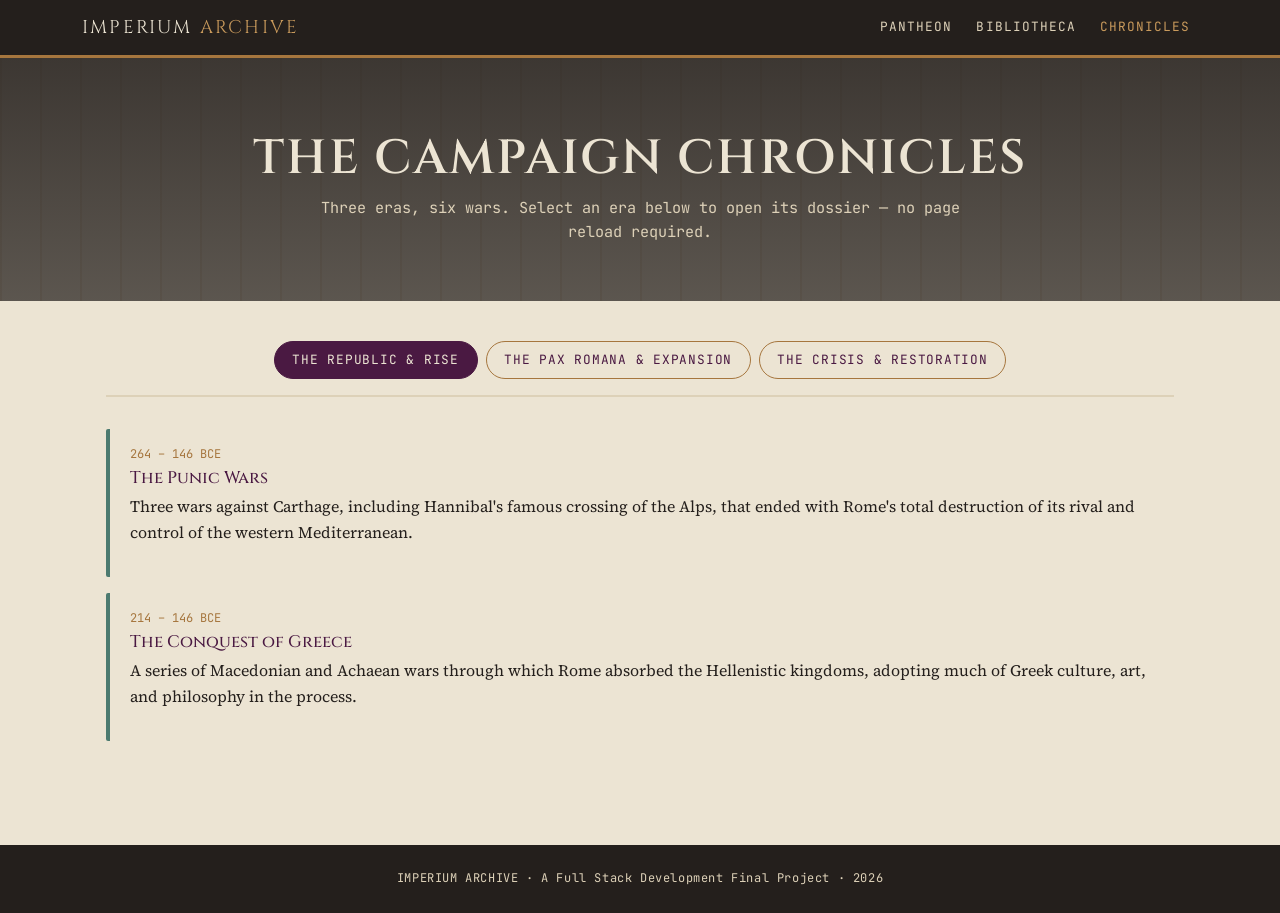
==== chronicles.html @ 22ecadfe "Initial project structure: pages, data, and core JS classes" ====
<!DOCTYPE html>
<html lang="en">
<head>
  <meta charset="UTF-8">
  <meta name="viewport" content="width=device-width, initial-scale=1.0">
  <title>Imperium Archive — The Campaign Chronicles</title>
  <meta name="description" content="An interactive war room detailing Rome's most consequential conflicts.">

  <link rel="preconnect" href="https://fonts.googleapis.com">
  <link href="https://fonts.googleapis.com/css2?family=Cinzel:wght@500;600&family=Source+Serif+4:opsz,wght@8..60,400;8..60,600&family=JetBrains+Mono:wght@400;600&display=swap" rel="stylesheet">

  <link href="https://cdn.jsdelivr.net/npm/bootstrap@5.3.3/dist/css/bootstrap.min.css" rel="stylesheet">
  <link rel="stylesheet" href="css/style.css">
</head>
<body>

  <div id="navbar-mount"></div>

  <header class="hero">
    <h1>The Campaign Chronicles</h1>
    <p>Three eras, six wars. Select an era below to open its dossier — no page reload required.</p>
  </header>

  <!--
    CUSTOM UI REQUIREMENT: Tabbed navigation implemented in JavaScript
    (TabController class, js/chronicles.js). Buttons below are generated
    dynamically from data.js and toggle .tab-panel visibility on click.
  -->
  <main class="section">
    <div class="tab-nav" id="tab-nav" role="tablist" aria-label="Roman War Eras"></div>
    <div id="tab-panels"></div>
  </main>

  <footer>
    IMPERIUM ARCHIVE &middot; A Full Stack Development Final Project &middot; 2026
  </footer>

  <script src="https://cdn.jsdelivr.net/npm/bootstrap@5.3.3/dist/js/bootstrap.bundle.min.js"></script>
  <script type="module" src="js/chronicles.js"></script>
</body>
</html>
---- css/style.css ----
/* ============================================================
   IMPERIUM ARCHIVE — design tokens
   Palette: limestone / carved ink / Tyrian purple / bronze / verdigris
   Display: Cinzel (inscription capitals)  |  Body: Source Serif 4
   Data/dates: JetBrains Mono (reads like carved numerals)
   ============================================================ */

:root {
  --stone: #ece4d3;
  --stone-dark: #ddd1b8;
  --ink: #241f1c;
  --ink-soft: #4a423b;
  --tyrian: #4a1942;
  --tyrian-light: #6e2b63;
  --bronze: #a6763e;
  --bronze-light: #c99a5c;
  --verdigris: #4c7a6f;
  --error: #8c3b2e;

  --font-display: 'Cinzel', serif;
  --font-body: 'Source Serif 4', Georgia, serif;
  --font-mono: 'JetBrains Mono', monospace;

  --radius: 2px;
  --shadow-carved: inset 0 1px 0 rgba(255,255,255,0.4), 0 2px 6px rgba(36,31,28,0.15);
}

* { box-sizing: border-box; }

body {
  margin: 0;
  background: var(--stone);
  color: var(--ink);
  font-family: var(--font-body);
  line-height: 1.6;
}

h1, h2, h3, .display {
  font-family: var(--font-display);
  letter-spacing: 0.04em;
  text-transform: uppercase;
  color: var(--tyrian);
  font-weight: 600;
}

a { color: var(--bronze); text-decoration: none; }
a:hover, a:focus-visible { color: var(--tyrian); text-decoration: underline; }
a:focus-visible, button:focus-visible, input:focus-visible, select:focus-visible {
  outline: 2px solid var(--verdigris);
  outline-offset: 2px;
}

.mono { font-family: var(--font-mono); letter-spacing: 0.02em; }

/* ---------- Navbar ---------- */
.navbar-imperium {
  background: var(--ink);
  border-bottom: 3px solid var(--bronze);
}
.navbar-imperium .navbar-brand {
  font-family: var(--font-display);
  color: var(--stone) !important;
  letter-spacing: 0.12em;
  font-size: 1.15rem;
}
.navbar-imperium .navbar-brand span { color: var(--bronze-light); }
.navbar-imperium .nav-link {
  font-family: var(--font-mono);
  font-size: 0.8rem;
  letter-spacing: 0.08em;
  text-transform: uppercase;
  color: var(--stone-dark) !important;
  margin-left: 0.5rem;
}
.navbar-imperium .nav-link.active { color: var(--bronze-light) !important; }

/* ---------- Hero ---------- */
.hero {
  background:
    linear-gradient(180deg, rgba(36,31,28,0.88), rgba(36,31,28,0.72)),
    repeating-linear-gradient(90deg, rgba(166,118,62,0.15) 0 2px, transparent 2px 40px);
  color: var(--stone);
  padding: 4.5rem 1.5rem 3.5rem;
  text-align: center;
}
.hero h1 { color: var(--stone); font-size: clamp(2rem, 5vw, 3rem); margin-bottom: 0.5rem; }
.hero p { color: var(--stone-dark); font-family: var(--font-mono); font-size: 0.95rem; max-width: 40rem; margin: 0 auto; }

/* ---------- The Via (chronological rail on index) ---------- */
.via-container { position: relative; padding: 3rem 1rem; max-width: 1100px; margin: 0 auto; }

/* ---------- Emperor stelae cards ---------- */
.stele {
  background: var(--stone);
  border: 1px solid var(--stone-dark);
  border-top: 4px solid var(--bronze);
  box-shadow: var(--shadow-carved);
  border-radius: var(--radius);
  padding: 1.5rem;
  height: 100%;
  display: flex;
  flex-direction: column;
  transition: transform 0.15s ease, box-shadow 0.15s ease;
}
.stele:hover { transform: translateY(-3px); box-shadow: 0 8px 18px rgba(36,31,28,0.2); }
.stele .numeral {
  font-family: var(--font-mono);
  color: var(--bronze);
  font-size: 0.85rem;
  letter-spacing: 0.1em;
}
.stele h3 { font-size: 1.15rem; margin: 0.35rem 0 0.15rem; }
.stele .dynasty {
  display: inline-block;
  font-family: var(--font-mono);
  font-size: 0.7rem;
  letter-spacing: 0.06em;
  text-transform: uppercase;
  color: var(--verdigris);
  border: 1px solid var(--verdigris);
  padding: 0.1rem 0.5rem;
  border-radius: 999px;
  margin-bottom: 0.6rem;
  width: fit-content;
}
.stele .reign { font-family: var(--font-mono); font-size: 0.8rem; color: var(--ink-soft); margin-bottom: 0.6rem; }
.stele p.summary { font-size: 0.92rem; color: var(--ink-soft); margin: 0; }

/* ---------- Section wrapper ---------- */
.section { padding: 2.5rem 1rem; max-width: 1100px; margin: 0 auto; }
.section-title { text-align: center; margin-bottom: 2rem; }
.section-title .kicker {
  display: block;
  font-family: var(--font-mono);
  color: var(--bronze);
  font-size: 0.8rem;
  letter-spacing: 0.15em;
  margin-bottom: 0.4rem;
}

/* ---------- Search page ---------- */
.search-bar { max-width: 640px; margin: 0 auto 2rem; }
.search-bar .form-control, .search-bar .form-select {
  border-radius: var(--radius);
  border: 1px solid var(--stone-dark);
  font-family: var(--font-body);
}
.search-bar .btn-imperium {
  background: var(--tyrian);
  border: 1px solid var(--tyrian);
  color: var(--stone);
  font-family: var(--font-mono);
  letter-spacing: 0.06em;
  text-transform: uppercase;
  font-size: 0.85rem;
}
.search-bar .btn-imperium:hover { background: var(--tyrian-light); }

.book-card {
  background: var(--stone);
  border: 1px solid var(--stone-dark);
  border-radius: var(--radius);
  overflow: hidden;
  height: 100%;
  display: flex;
  flex-direction: column;
}
.book-card img { width: 100%; height: 200px; object-fit: cover; background: var(--stone-dark); }
.book-card .body { padding: 1rem; flex: 1; display: flex; flex-direction: column; }
.book-card h3 { font-size: 1rem; margin: 0 0 0.25rem; }
.book-card .authors { font-family: var(--font-mono); font-size: 0.75rem; color: var(--ink-soft); margin-bottom: 0.5rem; }
.book-card .desc { font-size: 0.85rem; color: var(--ink-soft); flex: 1; }
.book-card .badge-format {
  align-self: flex-start;
  font-family: var(--font-mono);
  font-size: 0.65rem;
  text-transform: uppercase;
  letter-spacing: 0.05em;
  background: var(--verdigris);
  color: var(--stone);
  padding: 0.15rem 0.5rem;
  border-radius: 999px;
  margin-top: 0.5rem;
}

.state-message {
  text-align: center;
  padding: 3rem 1rem;
  color: var(--ink-soft);
  font-family: var(--font-mono);
  font-size: 0.9rem;
}
.state-message.error { color: var(--error); }
.spinner-imperium {
  width: 32px; height: 32px;
  border: 3px solid var(--stone-dark);
  border-top-color: var(--bronze);
  border-radius: 50%;
  margin: 0 auto 0.75rem;
  animation: spin 0.8s linear infinite;
}
@keyframes spin { to { transform: rotate(360deg); } }

/* ---------- Chronicles tabs (custom UI requirement) ---------- */
.tab-nav {
  display: flex;
  flex-wrap: wrap;
  gap: 0.5rem;
  justify-content: center;
  margin-bottom: 2rem;
  border-bottom: 2px solid var(--stone-dark);
  padding-bottom: 1rem;
}
.tab-btn {
  font-family: var(--font-mono);
  font-size: 0.8rem;
  letter-spacing: 0.06em;
  text-transform: uppercase;
  background: transparent;
  border: 1px solid var(--bronze);
  color: var(--tyrian);
  padding: 0.5rem 1.1rem;
  border-radius: 999px;
  cursor: pointer;
  transition: background 0.15s ease, color 0.15s ease;
}
.tab-btn:hover { background: var(--stone-dark); }
.tab-btn[aria-selected="true"] {
  background: var(--tyrian);
  border-color: var(--tyrian);
  color: var(--stone);
}
.tab-panel { display: none; animation: fadein 0.2s ease; }
.tab-panel.active { display: block; }
@keyframes fadein { from { opacity: 0; } to { opacity: 1; } }

.conflict-card {
  background: var(--stone);
  border-left: 4px solid var(--verdigris);
  padding: 1rem 1.25rem;
  margin-bottom: 1rem;
  border-radius: var(--radius);
}
.conflict-card .date { font-family: var(--font-mono); font-size: 0.75rem; color: var(--bronze); }
.conflict-card h4 { margin: 0.2rem 0 0.4rem; font-family: var(--font-display); font-size: 1.05rem; color: var(--tyrian); }

/* ---------- Footer ---------- */
footer {
  background: var(--ink);
  color: var(--stone-dark);
  text-align: center;
  padding: 1.5rem;
  font-family: var(--font-mono);
  font-size: 0.75rem;
  letter-spacing: 0.05em;
  margin-top: 3rem;
}

@media (max-width: 576px) {
  .hero { padding: 3rem 1rem 2.5rem; }
  .section { padding: 2rem 0.75rem; }
}
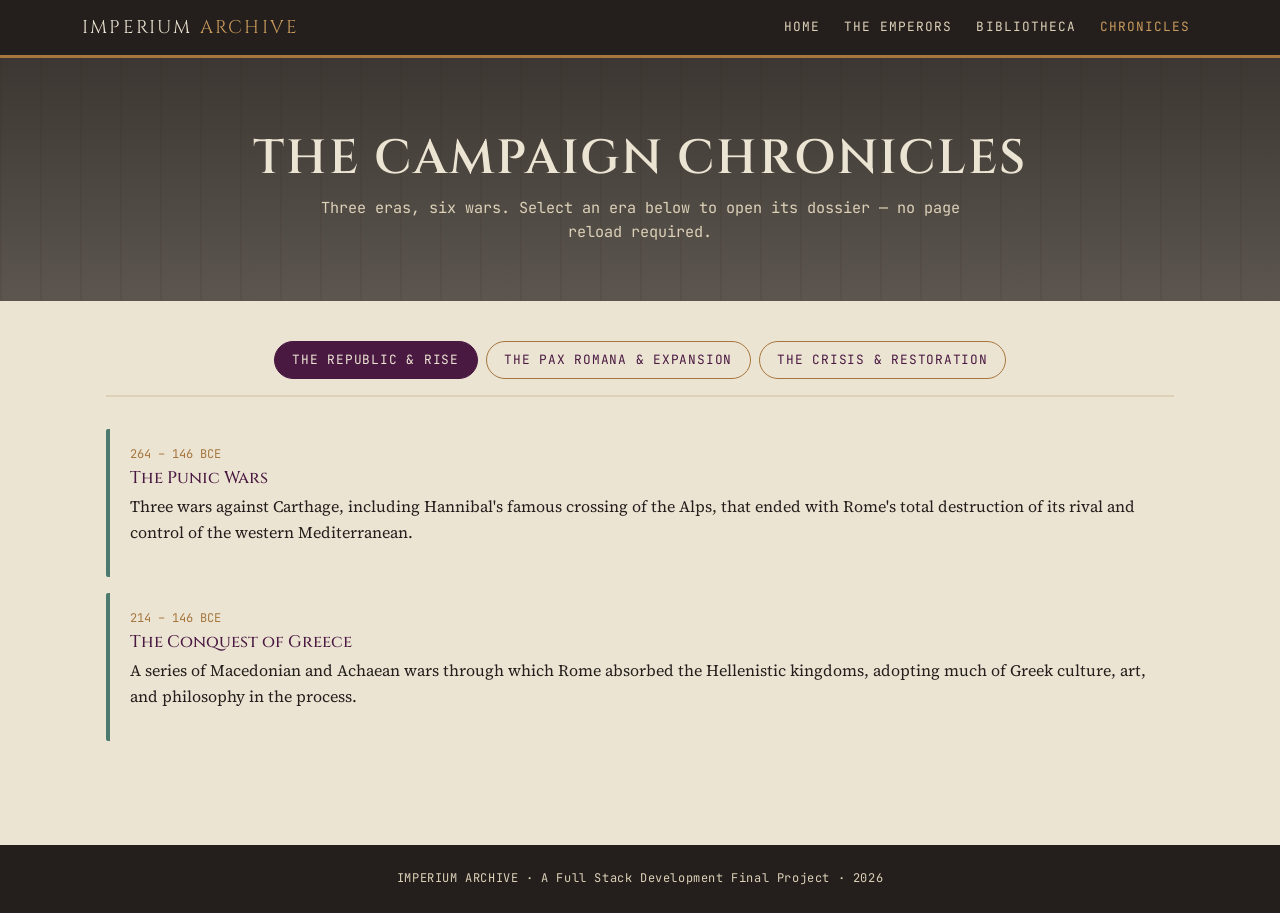
==== commit 2cb03055: "Add same-origin view-transition meta tag to remaining pages" ====
--- a/chronicles.html
+++ b/chronicles.html
@@ -3,6 +3,7 @@
 <head>
   <meta charset="UTF-8">
   <meta name="viewport" content="width=device-width, initial-scale=1.0">
+  <meta name="view-transition" content="same-origin">
   <title>Imperium Archive — The Campaign Chronicles</title>
   <meta name="description" content="An interactive war room detailing Rome's most consequential conflicts.">
 
--- a/css/style.css
+++ b/css/style.css
@@ -27,12 +27,27 @@
 
 * { box-sizing: border-box; }
 
+html {
+  overflow-y: scroll;
+}
+
+@keyframes page-fade-in {
+  from { opacity: 0; }
+  to { opacity: 1; }
+}
+
 body {
   margin: 0;
   background: var(--stone);
   color: var(--ink);
   font-family: var(--font-body);
   line-height: 1.6;
+  animation: page-fade-in 0.4s ease;
+}
+
+body.page-fade-out {
+  opacity: 0;
+  transition: opacity 0.3s ease;
 }
 
 h1, h2, h3, .display {
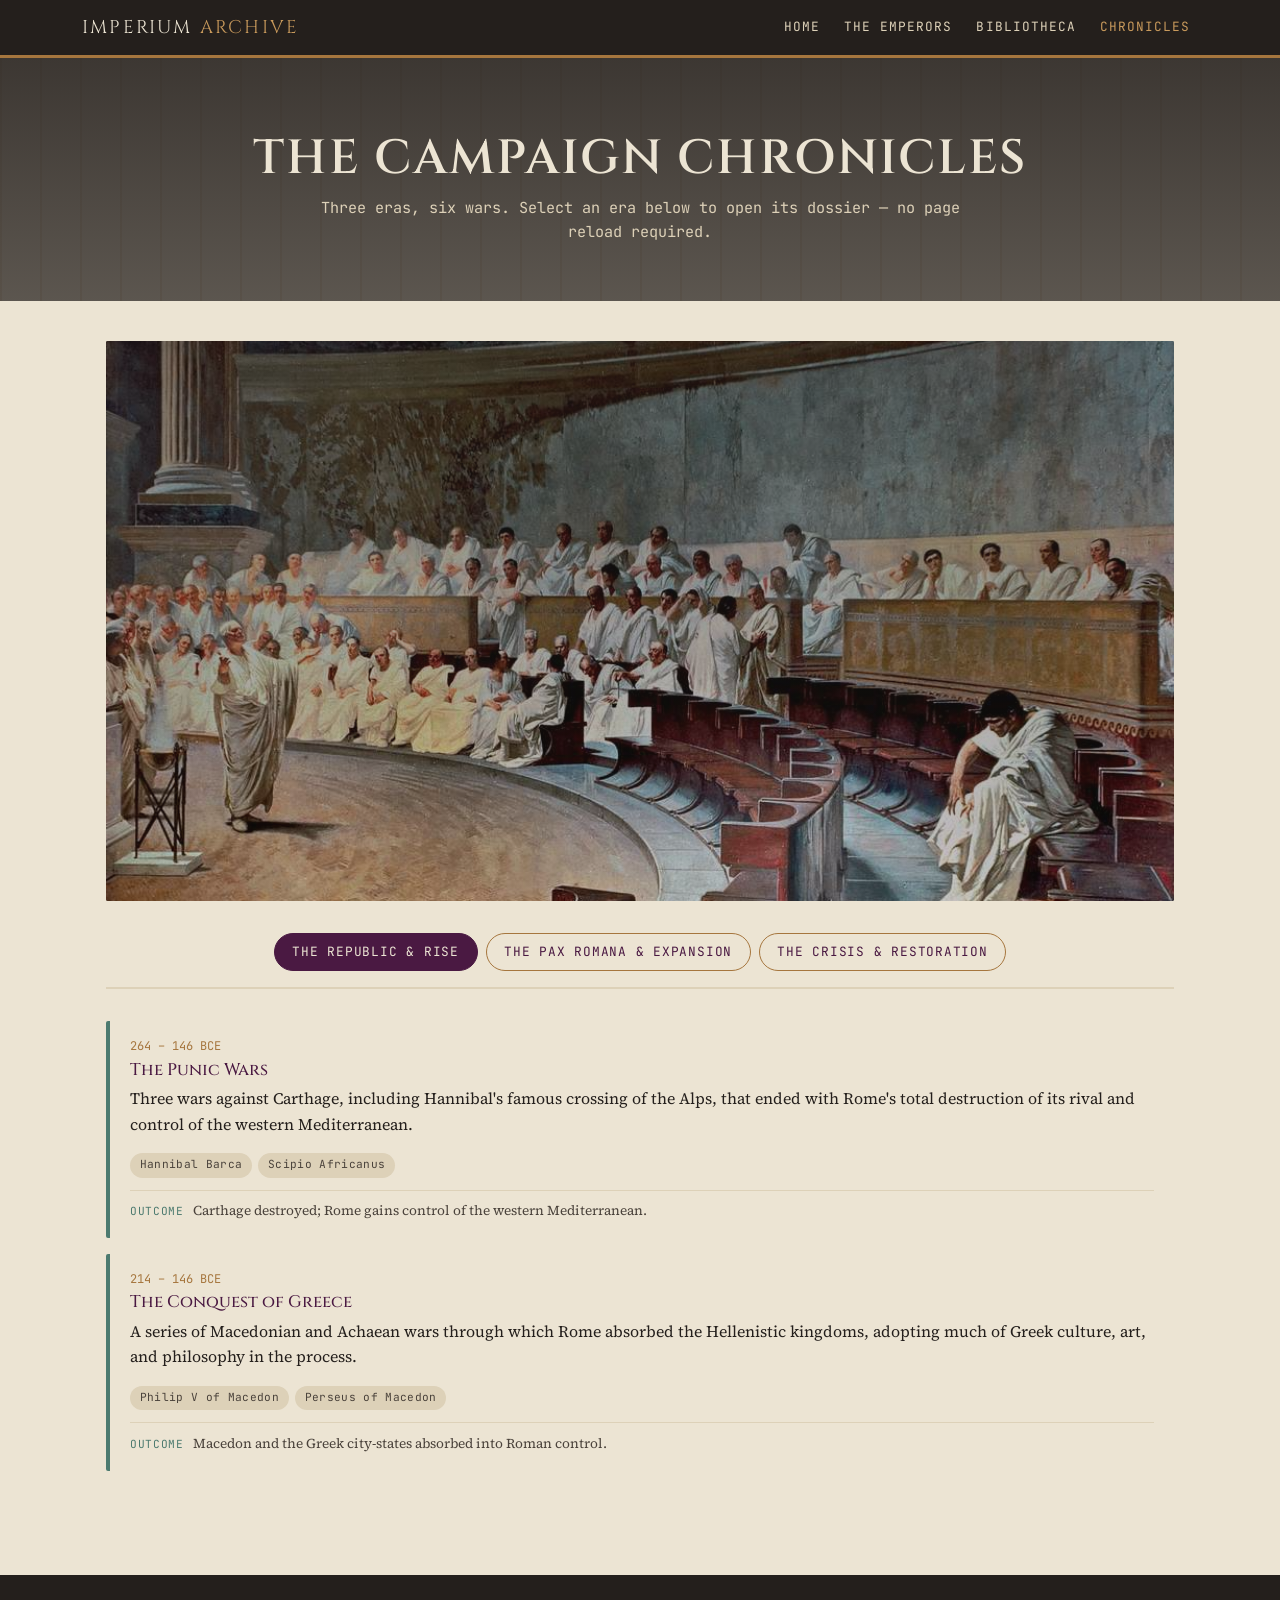
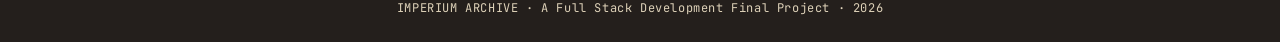
==== commit 31510de9: "Enrich Chronicles: add key figures, outcomes, cross-links to emperor profiles, and per-era banner im" ====
--- a/chronicles.html
+++ b/chronicles.html
@@ -27,10 +27,17 @@
     (TabController class, js/chronicles.js). Buttons below are generated
     dynamically from data.js and toggle .tab-panel visibility on click.
   -->
+  
   <main class="section">
+    <div class="era-banner" id="era-banner">
+      <div class="era-banner-layer" id="era-bg-early"></div>
+      <div class="era-banner-layer" id="era-bg-pax"></div>
+      <div class="era-banner-layer" id="era-bg-crisis"></div>
+    </div>
     <div class="tab-nav" id="tab-nav" role="tablist" aria-label="Roman War Eras"></div>
     <div id="tab-panels"></div>
   </main>
+
 
   <footer>
     IMPERIUM ARCHIVE &middot; A Full Stack Development Final Project &middot; 2026
--- a/css/style.css
+++ b/css/style.css
@@ -118,6 +118,71 @@
   transition: transform 0.15s ease, box-shadow 0.15s ease;
 }
 .stele:hover { transform: translateY(-3px); box-shadow: 0 8px 18px rgba(36,31,28,0.2); }
+
+.stele-link {
+  display: block;
+  height: 100%;
+  color: inherit;
+  text-decoration: none;
+}
+.stele-link:hover, .stele-link:focus { color: inherit; text-decoration: none; }
+
+/* ---------- Emperor detail page ---------- */
+.emperor-detail {
+  max-width: 780px;
+  margin: 0 auto;
+  padding: 3rem 1rem;
+}
+.emperor-detail .back-link {
+  display: inline-block;
+  font-family: var(--font-mono);
+  font-size: 0.8rem;
+  letter-spacing: 0.06em;
+  text-transform: uppercase;
+  margin-bottom: 2rem;
+}
+.emperor-portrait {
+  width: 100%;
+  max-width: 320px;
+  display: block;
+  margin: 0 auto 2rem;
+  border: 4px solid var(--stone);
+  outline: 1px solid var(--stone-dark);
+  box-shadow: 0 8px 24px rgba(36,31,28,0.25);
+}
+.emperor-detail h1 { text-align: center; margin-bottom: 0.5rem; }
+.emperor-detail .meta-row {
+  display: flex;
+  justify-content: center;
+  gap: 0.75rem;
+  align-items: center;
+  margin-bottom: 2rem;
+  flex-wrap: wrap;
+}
+.emperor-detail .bio p {
+  font-size: 1.05rem;
+  color: var(--ink-soft);
+  margin-bottom: 1.25rem;
+}
+.emperor-detail .fun-fact {
+  background: var(--stone-dark);
+  border-left: 4px solid var(--bronze);
+  padding: 1rem 1.25rem;
+  border-radius: var(--radius);
+  font-style: italic;
+  margin-top: 1.5rem;
+}
+.emperor-detail .fun-fact .label {
+  display: block;
+  font-style: normal;
+  font-family: var(--font-mono);
+  font-size: 0.7rem;
+  text-transform: uppercase;
+  letter-spacing: 0.08em;
+  color: var(--bronze);
+  margin-bottom: 0.4rem;
+}
+
 .stele .numeral {
   font-family: var(--font-mono);
   color: var(--bronze);
@@ -216,7 +281,51 @@
 }
 @keyframes spin { to { transform: rotate(360deg); } }
 
+
+/* ---------- Era banner (Chronicles) ---------- */
+.era-banner {
+  position: relative;
+  height: 560px;
+  border-radius: var(--radius);
+  overflow: hidden;
+  margin-bottom: 2rem;
+  background: var(--ink);
+}
+
+@media (max-width: 576px) {
+  .era-banner { height: 320px; }
+}
+
+
+.era-banner-layer {
+  position: absolute;
+  inset: 0;
+  background-size: cover;
+  background-position: center;
+  opacity: 0;
+  transition: opacity 0.6s ease;
+}
+.era-banner-layer.active { opacity: 1; }
+
+#era-bg-early {
+  background-image:
+    linear-gradient(180deg, rgba(36,31,28,0.55), rgba(36,31,28,0.25)),
+    url("../assets/img/eras/early.jpg");
+}
+#era-bg-pax {
+  background-image:
+    linear-gradient(180deg, rgba(74,25,66,0.5), rgba(36,31,28,0.25)),
+    url("../assets/img/eras/pax.jpg");
+}
+#era-bg-crisis {
+  background-image:
+    linear-gradient(180deg, rgba(76,122,111,0.5), rgba(36,31,28,0.25)),
+    url("../assets/img/eras/crisis.jpg");
+}
+
 /* ---------- Chronicles tabs (custom UI requirement) ---------- */
+
+
 .tab-nav {
   display: flex;
   flex-wrap: wrap;
@@ -259,6 +368,47 @@
 .conflict-card .date { font-family: var(--font-mono); font-size: 0.75rem; color: var(--bronze); }
 .conflict-card h4 { margin: 0.2rem 0 0.4rem; font-family: var(--font-display); font-size: 1.05rem; color: var(--tyrian); }
 
+.key-figures {
+  display: flex;
+  flex-wrap: wrap;
+  gap: 0.4rem;
+  margin-top: 0.75rem;
+}
+.figure-chip {
+  font-family: var(--font-mono);
+  font-size: 0.7rem;
+  letter-spacing: 0.03em;
+  background: var(--stone-dark);
+  color: var(--ink-soft);
+  padding: 0.2rem 0.6rem;
+  border-radius: 999px;
+}
+
+.conflict-card .outcome {
+  margin-top: 0.75rem;
+  font-size: 0.85rem;
+  color: var(--ink-soft);
+  border-top: 1px solid var(--stone-dark);
+  padding-top: 0.6rem;
+}
+.conflict-card .outcome .label {
+  font-family: var(--font-mono);
+  font-size: 0.7rem;
+  text-transform: uppercase;
+  letter-spacing: 0.06em;
+  color: var(--verdigris);
+  margin-right: 0.4rem;
+}
+
+.related-emperor {
+  display: inline-block;
+  margin-top: 0.75rem;
+  font-family: var(--font-mono);
+  font-size: 0.75rem;
+  letter-spacing: 0.03em;
+  text-transform: uppercase;
+  color: var(--bronze);
+}
 /* ---------- Footer ---------- */
 footer {
   background: var(--ink);
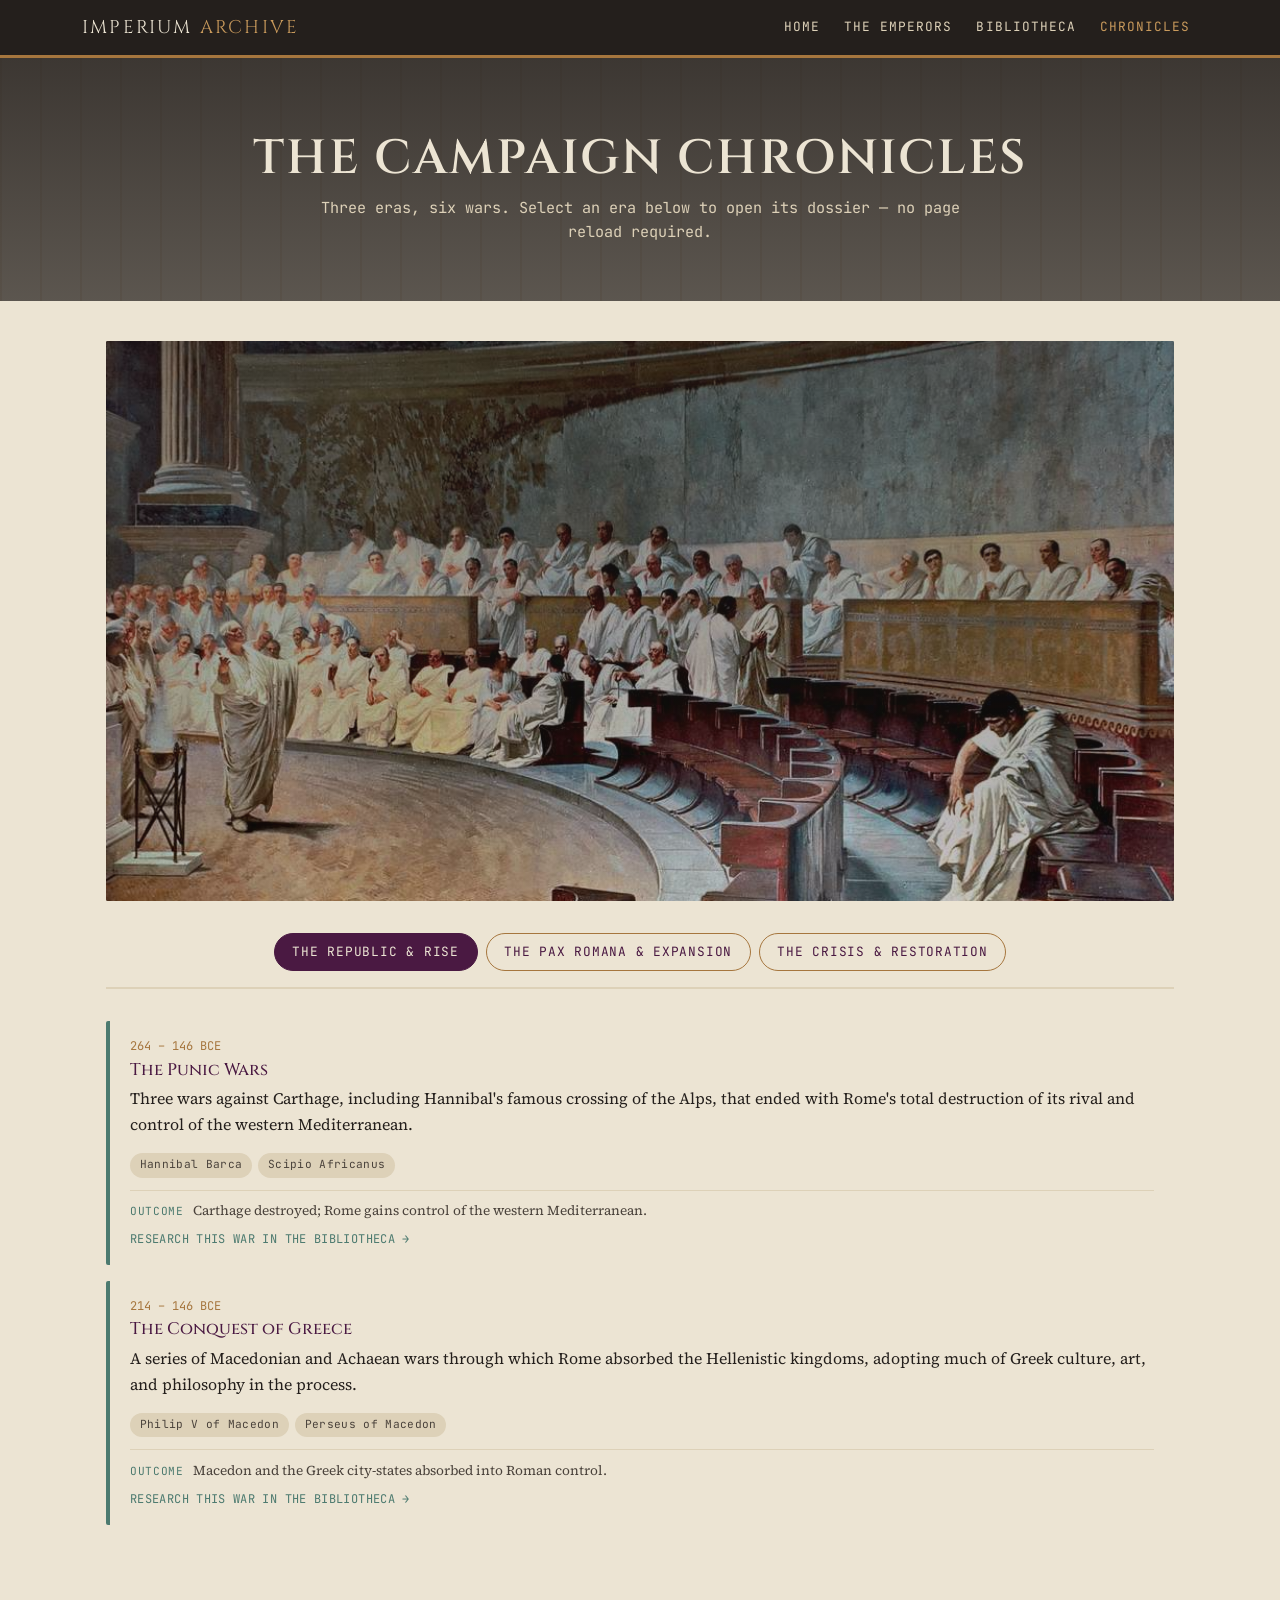
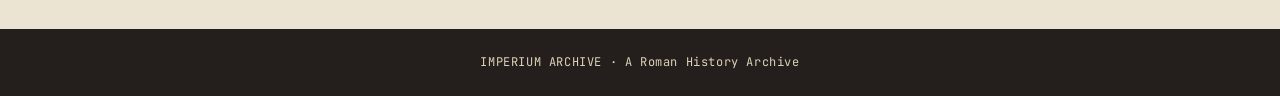
==== commit a488d0af: "Reframe footer text to stay in-theme rather than referencing the assignment" ====
--- a/chronicles.html
+++ b/chronicles.html
@@ -40,7 +40,7 @@
 
 
   <footer>
-    IMPERIUM ARCHIVE &middot; A Full Stack Development Final Project &middot; 2026
+    IMPERIUM ARCHIVE &middot; A Roman History Archive
   </footer>
 
   <script src="https://cdn.jsdelivr.net/npm/bootstrap@5.3.3/dist/js/bootstrap.bundle.min.js"></script>
--- a/css/style.css
+++ b/css/style.css
@@ -29,6 +29,7 @@
 
 html {
   overflow-y: scroll;
+  scroll-behavior: smooth;
 }
 
 @keyframes page-fade-in {
@@ -271,6 +272,34 @@
   font-size: 0.9rem;
 }
 .state-message.error { color: var(--error); }
+
+.state-message.error { color: var(--error); }
+
+.video-card {
+  display: block;
+  background: var(--stone);
+  border: 1px solid var(--stone-dark);
+  border-radius: var(--radius);
+  overflow: hidden;
+  color: inherit;
+  text-decoration: none;
+  height: 100%;
+}
+.video-card:hover { color: inherit; text-decoration: none; }
+.video-card img { width: 100%; height: 180px; object-fit: cover; background: var(--stone-dark); display: block; }
+.video-card .body { padding: 1rem; }
+.video-card h3 { font-size: 0.95rem; margin: 0 0 0.35rem; }
+.video-card .channel { font-family: var(--font-mono); font-size: 0.75rem; color: var(--ink-soft); }
+
+.jump-link {
+  display: inline-block;
+  font-family: var(--font-mono);
+  font-size: 0.8rem;
+  letter-spacing: 0.05em;
+  text-transform: uppercase;
+  border-bottom: 1px dashed var(--bronze);
+}
+
 .spinner-imperium {
   width: 32px; height: 32px;
   border: 3px solid var(--stone-dark);
@@ -384,6 +413,16 @@
   border-radius: 999px;
 }
 
+.figure-chip-link {
+  background: var(--tyrian);
+  color: var(--stone) !important;
+  text-decoration: none;
+}
+.figure-chip-link:hover {
+  background: var(--tyrian-light);
+  text-decoration: none;
+}
+
 .conflict-card .outcome {
   margin-top: 0.75rem;
   font-size: 0.85rem;
@@ -401,13 +440,23 @@
 }
 
 .related-emperor {
-  display: inline-block;
+  display: block;
   margin-top: 0.75rem;
   font-family: var(--font-mono);
   font-size: 0.75rem;
   letter-spacing: 0.03em;
   text-transform: uppercase;
   color: var(--bronze);
+}
+
+.research-link {
+  display: block;
+  margin-top: 0.5rem;
+  font-family: var(--font-mono);
+  font-size: 0.75rem;
+  letter-spacing: 0.03em;
+  text-transform: uppercase;
+  color: var(--verdigris);
 }
 /* ---------- Footer ---------- */
 footer {
